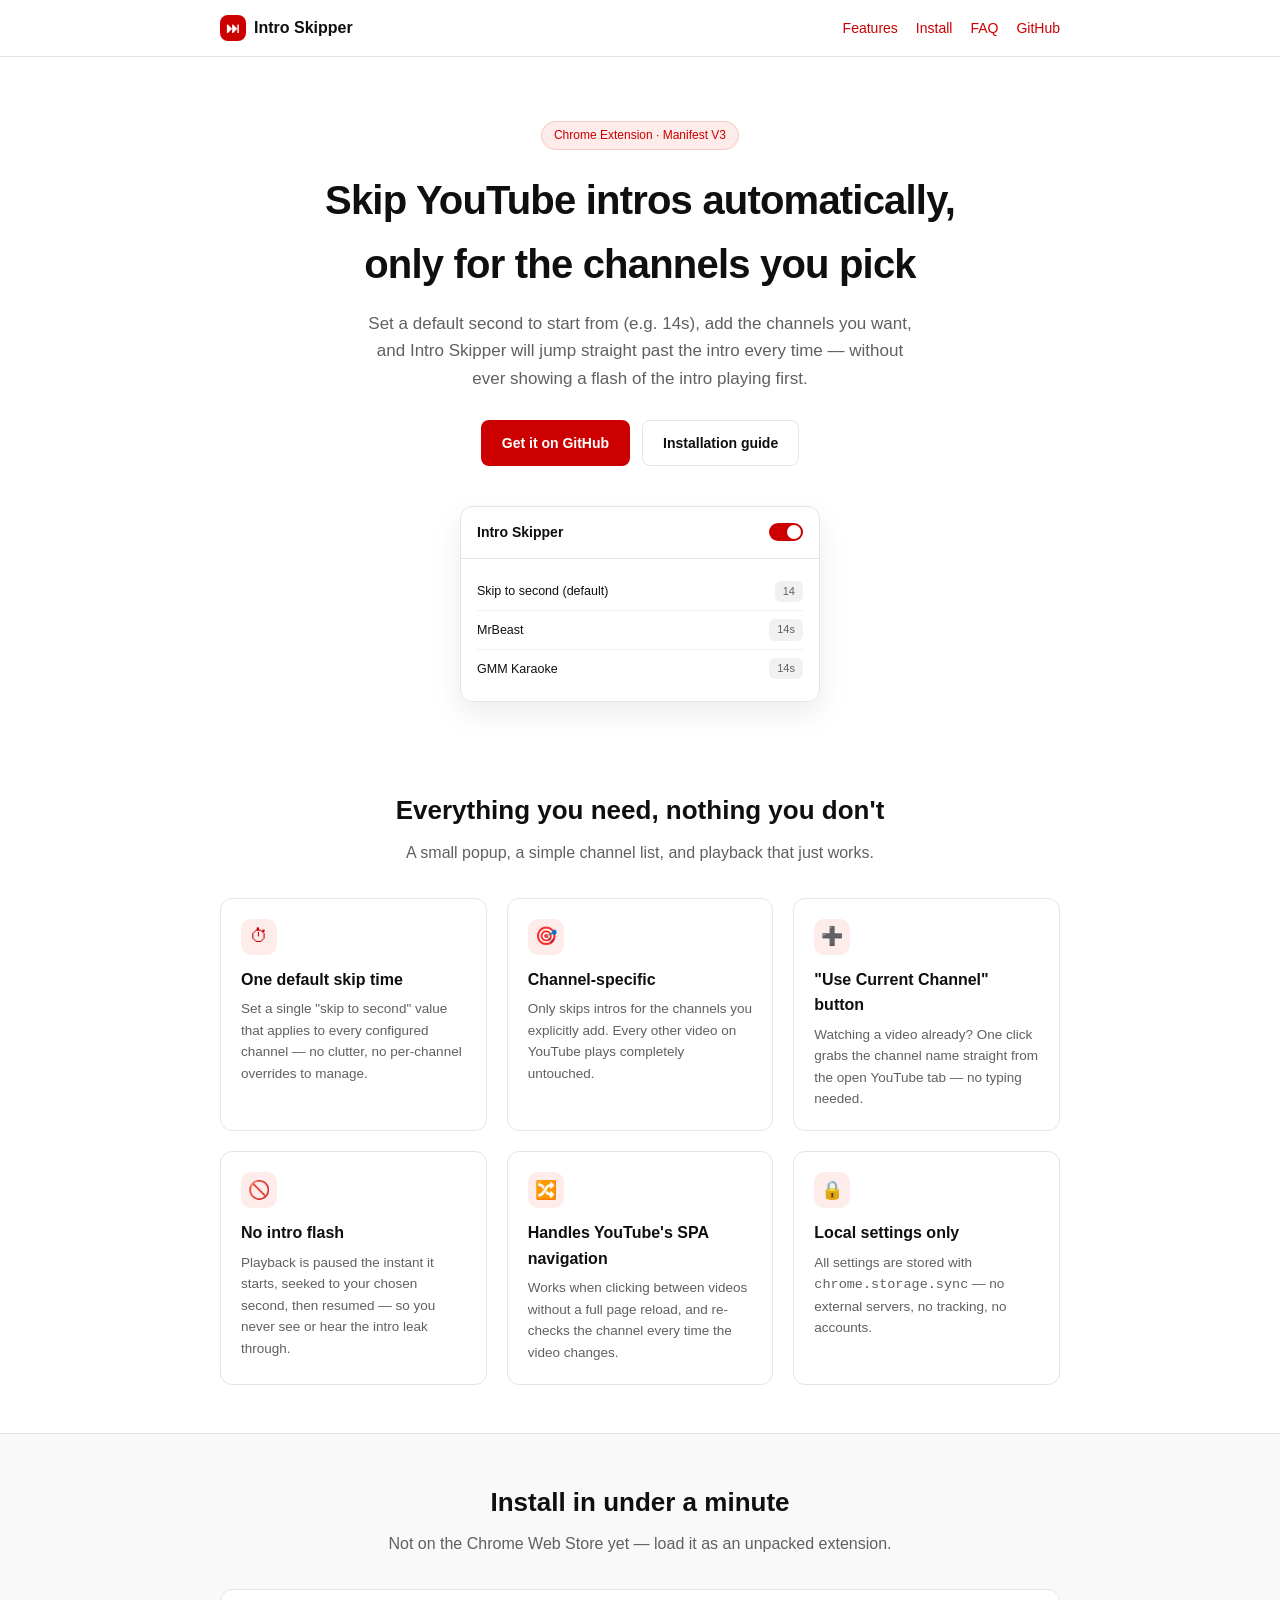
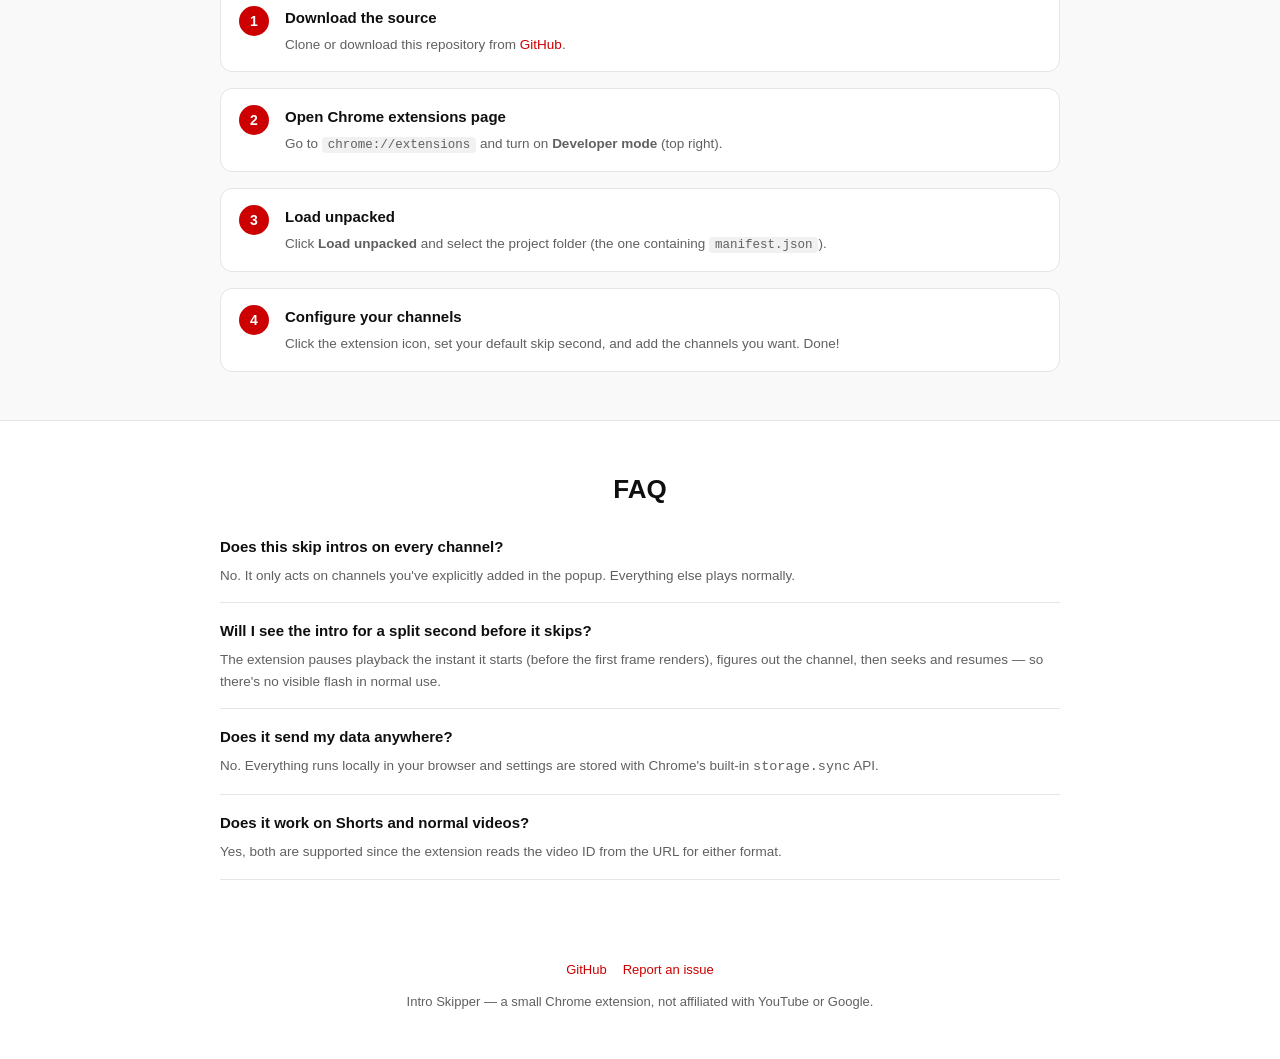
==== docs/index.html @ 45ccd62f "first commit" ====
<!DOCTYPE html>
<html lang="en">
<head>
  <meta charset="UTF-8" />
  <meta name="viewport" content="width=device-width, initial-scale=1.0" />
  <title>Intro Skipper — Auto-skip YouTube intros for specific channels</title>
  <meta name="description" content="A Chrome extension that automatically skips the intro of YouTube videos for the channels you choose, starting playback from the second you set." />
  <link rel="stylesheet" href="styles.css" />
</head>
<body>

  <nav class="nav">
    <div class="container">
      <div class="brand">
        <span class="logo">⏭</span>
        Intro Skipper
      </div>
      <div class="links">
        <a href="#features">Features</a>
        <a href="#install">Install</a>
        <a href="#faq">FAQ</a>
        <!-- TODO: replace with your actual GitHub repo URL -->
        <a href="https://github.com/your-username/intro-skipper" target="_blank" rel="noopener">GitHub</a>
      </div>
    </div>
  </nav>

  <header class="hero">
    <div class="container">
      <span class="badge">Chrome Extension · Manifest V3</span>
      <h1>Skip YouTube intros automatically,<br />only for the channels you pick</h1>
      <p class="lead">
        Set a default second to start from (e.g. 14s), add the channels you want,
        and Intro Skipper will jump straight past the intro every time — without
        ever showing a flash of the intro playing first.
      </p>
      <div class="cta-row">
        <!-- TODO: replace with your actual GitHub repo URL -->
        <a class="btn btn-primary" href="https://github.com/your-username/intro-skipper" target="_blank" rel="noopener">Get it on GitHub</a>
        <a class="btn btn-secondary" href="#install">Installation guide</a>
      </div>

      <div class="preview">
        <div class="preview-header">
          <strong>Intro Skipper</strong>
          <span class="switch"></span>
        </div>
        <div class="preview-body">
          <div class="row">
            <span>Skip to second (default)</span>
            <span class="chip">14</span>
          </div>
          <div class="row">
            <span>MrBeast</span>
            <span class="chip">14s</span>
          </div>
          <div class="row">
            <span>GMM Karaoke</span>
            <span class="chip">14s</span>
          </div>
        </div>
      </div>
    </div>
  </header>

  <section id="features">
    <div class="container">
      <h2 class="section-title">Everything you need, nothing you don't</h2>
      <p class="section-sub">A small popup, a simple channel list, and playback that just works.</p>

      <div class="feature-grid">
        <div class="feature-card">
          <div class="icon">⏱</div>
          <h3>One default skip time</h3>
          <p>Set a single "skip to second" value that applies to every configured channel — no clutter, no per-channel overrides to manage.</p>
        </div>
        <div class="feature-card">
          <div class="icon">🎯</div>
          <h3>Channel-specific</h3>
          <p>Only skips intros for the channels you explicitly add. Every other video on YouTube plays completely untouched.</p>
        </div>
        <div class="feature-card">
          <div class="icon">➕</div>
          <h3>"Use Current Channel" button</h3>
          <p>Watching a video already? One click grabs the channel name straight from the open YouTube tab — no typing needed.</p>
        </div>
        <div class="feature-card">
          <div class="icon">🚫</div>
          <h3>No intro flash</h3>
          <p>Playback is paused the instant it starts, seeked to your chosen second, then resumed — so you never see or hear the intro leak through.</p>
        </div>
        <div class="feature-card">
          <div class="icon">🔀</div>
          <h3>Handles YouTube's SPA navigation</h3>
          <p>Works when clicking between videos without a full page reload, and re-checks the channel every time the video changes.</p>
        </div>
        <div class="feature-card">
          <div class="icon">🔒</div>
          <h3>Local settings only</h3>
          <p>All settings are stored with <code>chrome.storage.sync</code> — no external servers, no tracking, no accounts.</p>
        </div>
      </div>
    </div>
  </section>

  <section class="alt" id="install">
    <div class="container">
      <h2 class="section-title">Install in under a minute</h2>
      <p class="section-sub">Not on the Chrome Web Store yet — load it as an unpacked extension.</p>

      <div class="steps">
        <div class="step">
          <div class="num">1</div>
          <div>
            <h4>Download the source</h4>
            <!-- TODO: replace with your actual GitHub repo URL -->
            <p>Clone or download this repository from <a href="https://github.com/your-username/intro-skipper" target="_blank" rel="noopener">GitHub</a>.</p>
          </div>
        </div>
        <div class="step">
          <div class="num">2</div>
          <div>
            <h4>Open Chrome extensions page</h4>
            <p>Go to <code>chrome://extensions</code> and turn on <strong>Developer mode</strong> (top right).</p>
          </div>
        </div>
        <div class="step">
          <div class="num">3</div>
          <div>
            <h4>Load unpacked</h4>
            <p>Click <strong>Load unpacked</strong> and select the project folder (the one containing <code>manifest.json</code>).</p>
          </div>
        </div>
        <div class="step">
          <div class="num">4</div>
          <div>
            <h4>Configure your channels</h4>
            <p>Click the extension icon, set your default skip second, and add the channels you want. Done!</p>
          </div>
        </div>
      </div>
    </div>
  </section>

  <section id="faq">
    <div class="container">
      <h2 class="section-title">FAQ</h2>

      <div class="faq-item">
        <h4>Does this skip intros on every channel?</h4>
        <p>No. It only acts on channels you've explicitly added in the popup. Everything else plays normally.</p>
      </div>
      <div class="faq-item">
        <h4>Will I see the intro for a split second before it skips?</h4>
        <p>The extension pauses playback the instant it starts (before the first frame renders), figures out the channel, then seeks and resumes — so there's no visible flash in normal use.</p>
      </div>
      <div class="faq-item">
        <h4>Does it send my data anywhere?</h4>
        <p>No. Everything runs locally in your browser and settings are stored with Chrome's built-in <code>storage.sync</code> API.</p>
      </div>
      <div class="faq-item">
        <h4>Does it work on Shorts and normal videos?</h4>
        <p>Yes, both are supported since the extension reads the video ID from the URL for either format.</p>
      </div>
    </div>
  </section>

  <footer>
    <div class="container">
      <div class="foot-links">
        <!-- TODO: replace with your actual GitHub repo URL -->
        <a href="https://github.com/your-username/intro-skipper" target="_blank" rel="noopener">GitHub</a>
        <a href="https://github.com/your-username/intro-skipper/issues" target="_blank" rel="noopener">Report an issue</a>
      </div>
      <div>Intro Skipper — a small Chrome extension, not affiliated with YouTube or Google.</div>
    </div>
  </footer>

</body>
</html>
---- docs/styles.css ----
:root {
  --red: #cc0000;
  --red-dark: #a80000;
  --ink: #0f0f0f;
  --muted: #606060;
  --bg: #ffffff;
  --bg-soft: #f9f9f9;
  --border: #e5e5e5;
  --radius: 12px;
}

* {
  box-sizing: border-box;
}

body {
  margin: 0;
  font-family: -apple-system, "Segoe UI", Roboto, Arial, sans-serif;
  color: var(--ink);
  background: var(--bg);
  line-height: 1.6;
}

a {
  color: var(--red);
  text-decoration: none;
}

a:hover {
  text-decoration: underline;
}

.container {
  max-width: 880px;
  margin: 0 auto;
  padding: 0 20px;
}

/* ---- Nav ---- */
.nav {
  border-bottom: 1px solid var(--border);
  position: sticky;
  top: 0;
  background: rgba(255, 255, 255, 0.9);
  backdrop-filter: blur(6px);
  z-index: 10;
}

.nav .container {
  display: flex;
  align-items: center;
  justify-content: space-between;
  height: 56px;
}

.nav .brand {
  display: flex;
  align-items: center;
  gap: 8px;
  font-weight: 700;
  font-size: 16px;
  color: var(--ink);
}

.nav .brand .logo {
  width: 26px;
  height: 26px;
  border-radius: 8px;
  background: var(--red);
  display: inline-flex;
  align-items: center;
  justify-content: center;
  color: white;
  font-size: 14px;
}

.nav .links {
  display: flex;
  gap: 18px;
  font-size: 14px;
}

/* ---- Hero ---- */
.hero {
  padding: 64px 0 40px;
  text-align: center;
}

.hero .badge {
  display: inline-block;
  font-size: 12px;
  color: var(--red);
  background: #fdecea;
  border: 1px solid #f6c8c2;
  border-radius: 999px;
  padding: 4px 12px;
  margin-bottom: 18px;
}

.hero h1 {
  font-size: 40px;
  margin: 0 0 14px;
  letter-spacing: -0.02em;
}

.hero p.lead {
  font-size: 17px;
  color: var(--muted);
  max-width: 560px;
  margin: 0 auto 28px;
}

.cta-row {
  display: flex;
  gap: 12px;
  justify-content: center;
  flex-wrap: wrap;
}

.btn {
  display: inline-flex;
  align-items: center;
  gap: 8px;
  padding: 11px 20px;
  border-radius: 8px;
  font-size: 14px;
  font-weight: 600;
  border: 1px solid transparent;
}

.btn-primary {
  background: var(--red);
  color: white;
}

.btn-primary:hover {
  background: var(--red-dark);
  text-decoration: none;
}

.btn-secondary {
  background: white;
  color: var(--ink);
  border-color: var(--border);
}

.btn-secondary:hover {
  background: var(--bg-soft);
  text-decoration: none;
}

/* ---- Mock preview ---- */
.preview {
  margin: 40px auto 0;
  max-width: 360px;
  border: 1px solid var(--border);
  border-radius: var(--radius);
  box-shadow: 0 12px 30px rgba(0, 0, 0, 0.08);
  overflow: hidden;
  text-align: left;
}

.preview .preview-header {
  display: flex;
  align-items: center;
  justify-content: space-between;
  padding: 14px 16px;
  border-bottom: 1px solid var(--border);
}

.preview .preview-header strong {
  font-size: 14px;
}

.preview .switch {
  width: 34px;
  height: 18px;
  border-radius: 20px;
  background: var(--red);
  position: relative;
}

.preview .switch::after {
  content: "";
  position: absolute;
  right: 2px;
  top: 2px;
  width: 14px;
  height: 14px;
  border-radius: 50%;
  background: white;
}

.preview .preview-body {
  padding: 14px 16px;
  font-size: 12.5px;
}

.preview .row {
  display: flex;
  align-items: center;
  justify-content: space-between;
  padding: 8px 0;
  border-bottom: 1px solid #f0f0f0;
}

.preview .row:last-child {
  border-bottom: none;
}

.preview .chip {
  background: #f1f1f1;
  border-radius: 6px;
  padding: 2px 8px;
  font-size: 11px;
  color: var(--muted);
}

/* ---- Sections ---- */
section {
  padding: 48px 0;
}

section.alt {
  background: var(--bg-soft);
  border-top: 1px solid var(--border);
  border-bottom: 1px solid var(--border);
}

h2.section-title {
  font-size: 26px;
  margin: 0 0 8px;
  text-align: center;
}

p.section-sub {
  text-align: center;
  color: var(--muted);
  max-width: 560px;
  margin: 0 auto 32px;
}

.feature-grid {
  display: grid;
  grid-template-columns: repeat(auto-fit, minmax(220px, 1fr));
  gap: 20px;
}

.feature-card {
  border: 1px solid var(--border);
  border-radius: var(--radius);
  padding: 20px;
  background: white;
}

.feature-card .icon {
  width: 36px;
  height: 36px;
  border-radius: 10px;
  background: #fdecea;
  color: var(--red);
  display: flex;
  align-items: center;
  justify-content: center;
  font-size: 18px;
  margin-bottom: 12px;
}

.feature-card h3 {
  font-size: 16px;
  margin: 0 0 6px;
}

.feature-card p {
  font-size: 13.5px;
  color: var(--muted);
  margin: 0;
}

/* ---- Steps ---- */
.steps {
  counter-reset: step;
  display: grid;
  gap: 16px;
}

.step {
  display: flex;
  gap: 16px;
  align-items: flex-start;
  border: 1px solid var(--border);
  border-radius: var(--radius);
  padding: 16px 18px;
  background: white;
}

.step .num {
  flex: none;
  width: 30px;
  height: 30px;
  border-radius: 50%;
  background: var(--red);
  color: white;
  display: flex;
  align-items: center;
  justify-content: center;
  font-weight: 700;
  font-size: 14px;
}

.step h4 {
  margin: 0 0 4px;
  font-size: 15px;
}

.step p {
  margin: 0;
  font-size: 13.5px;
  color: var(--muted);
}

.step code {
  background: #f1f1f1;
  border-radius: 4px;
  padding: 1px 6px;
  font-size: 12.5px;
}

/* ---- FAQ ---- */
.faq-item {
  border-bottom: 1px solid var(--border);
  padding: 16px 0;
}

.faq-item h4 {
  margin: 0 0 6px;
  font-size: 15px;
}

.faq-item p {
  margin: 0;
  color: var(--muted);
  font-size: 13.5px;
}

/* ---- Footer ---- */
footer {
  padding: 32px 0 48px;
  text-align: center;
  color: var(--muted);
  font-size: 13px;
}

footer .foot-links {
  display: flex;
  gap: 16px;
  justify-content: center;
  margin-bottom: 12px;
}

@media (max-width: 600px) {
  .hero h1 {
    font-size: 30px;
  }
}
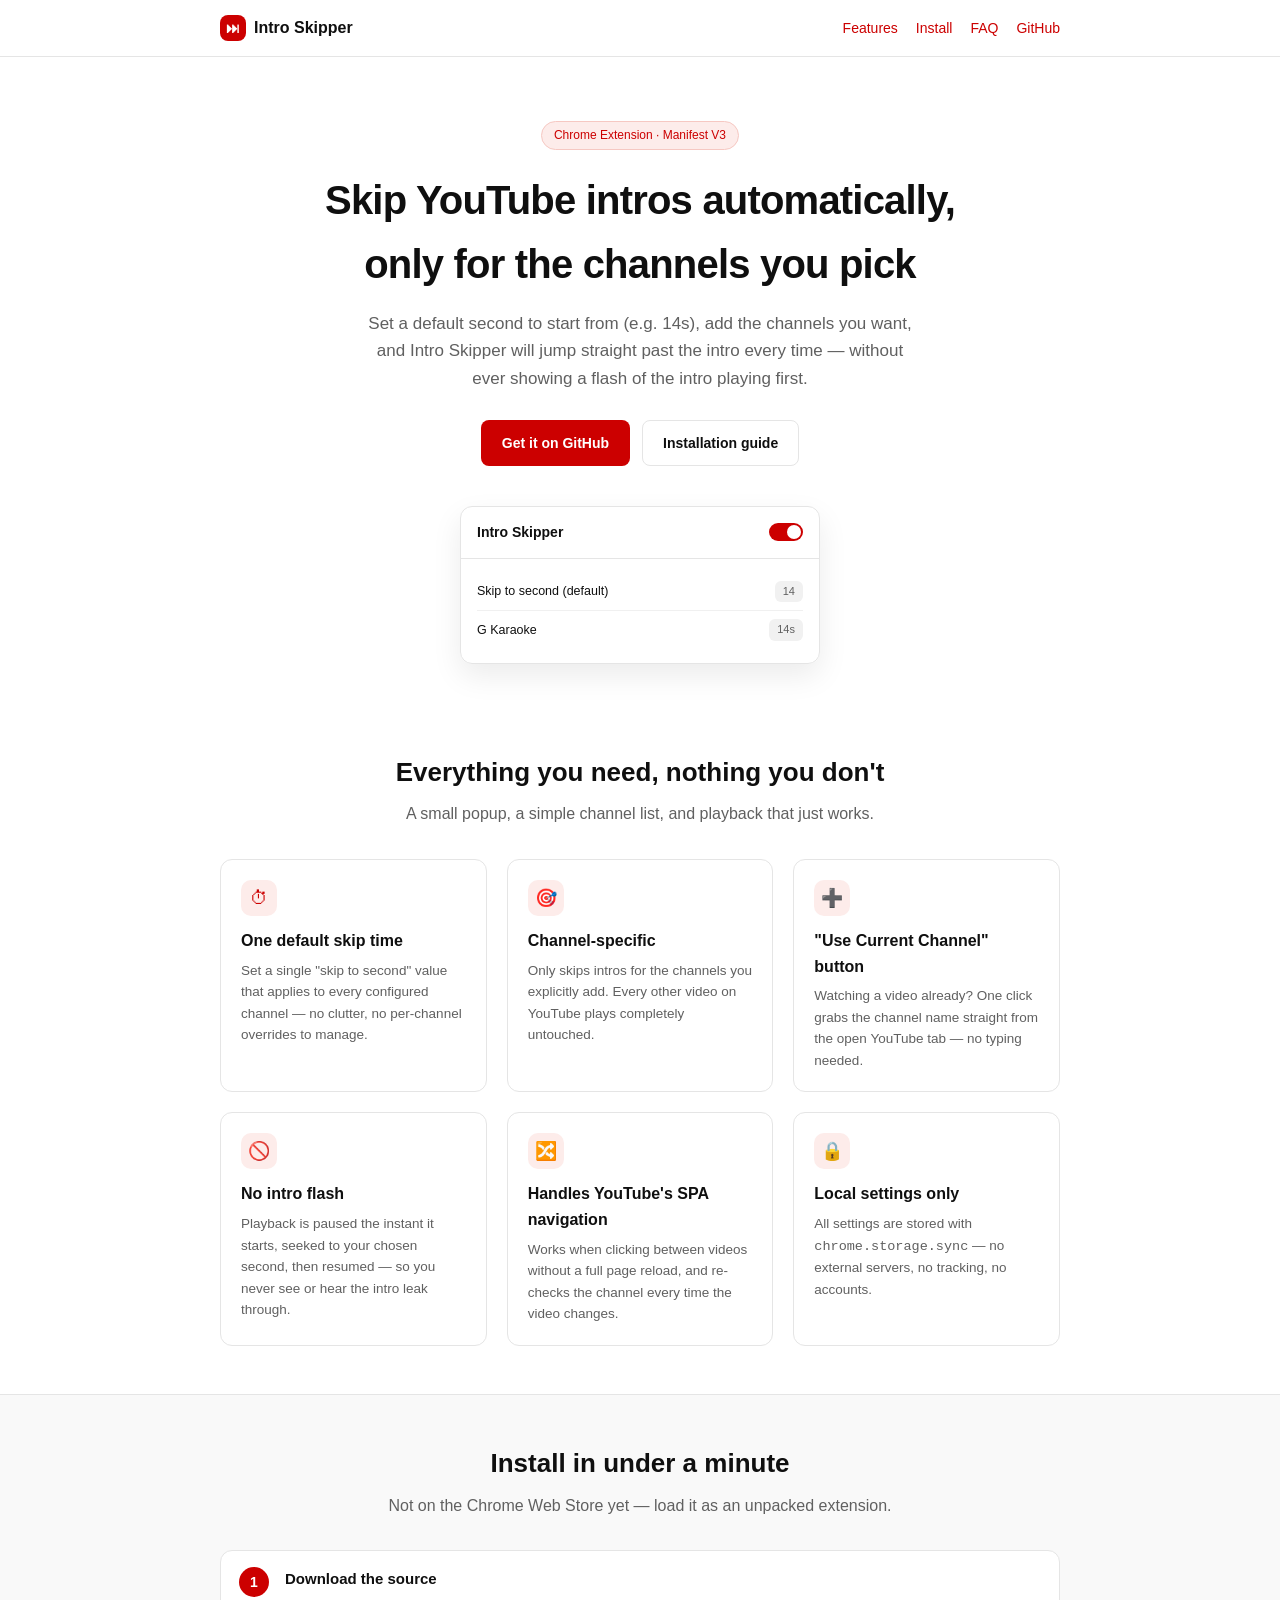
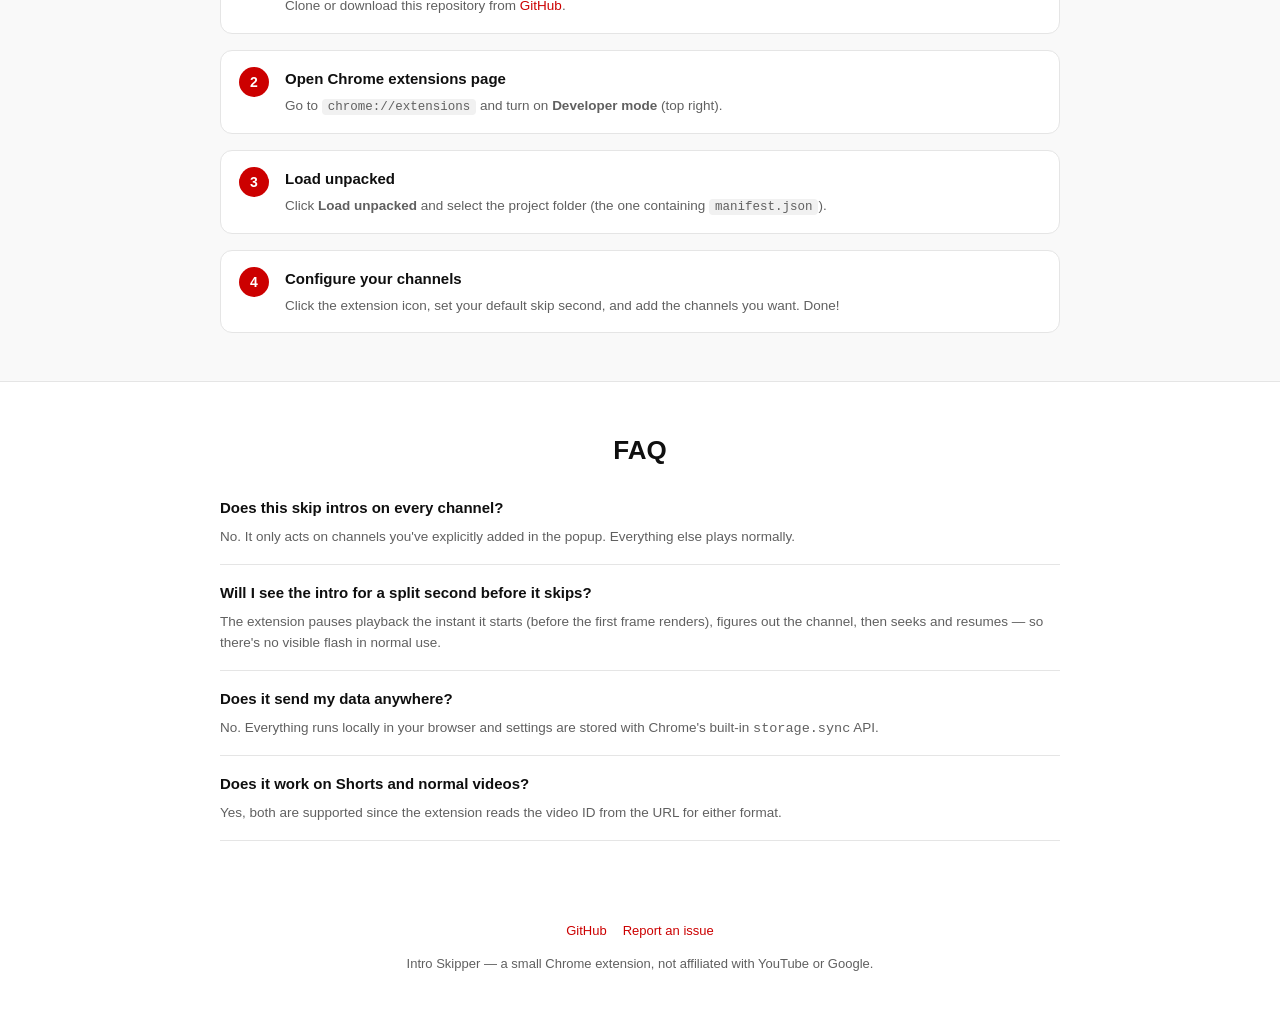
==== commit 33b9a965: "Add icon and update web" ====
--- a/docs/index.html
+++ b/docs/index.html
@@ -51,11 +51,7 @@
             <span class="chip">14</span>
           </div>
           <div class="row">
-            <span>MrBeast</span>
-            <span class="chip">14s</span>
-          </div>
-          <div class="row">
-            <span>GMM Karaoke</span>
+            <span>G Karaoke</span>
             <span class="chip">14s</span>
           </div>
         </div>
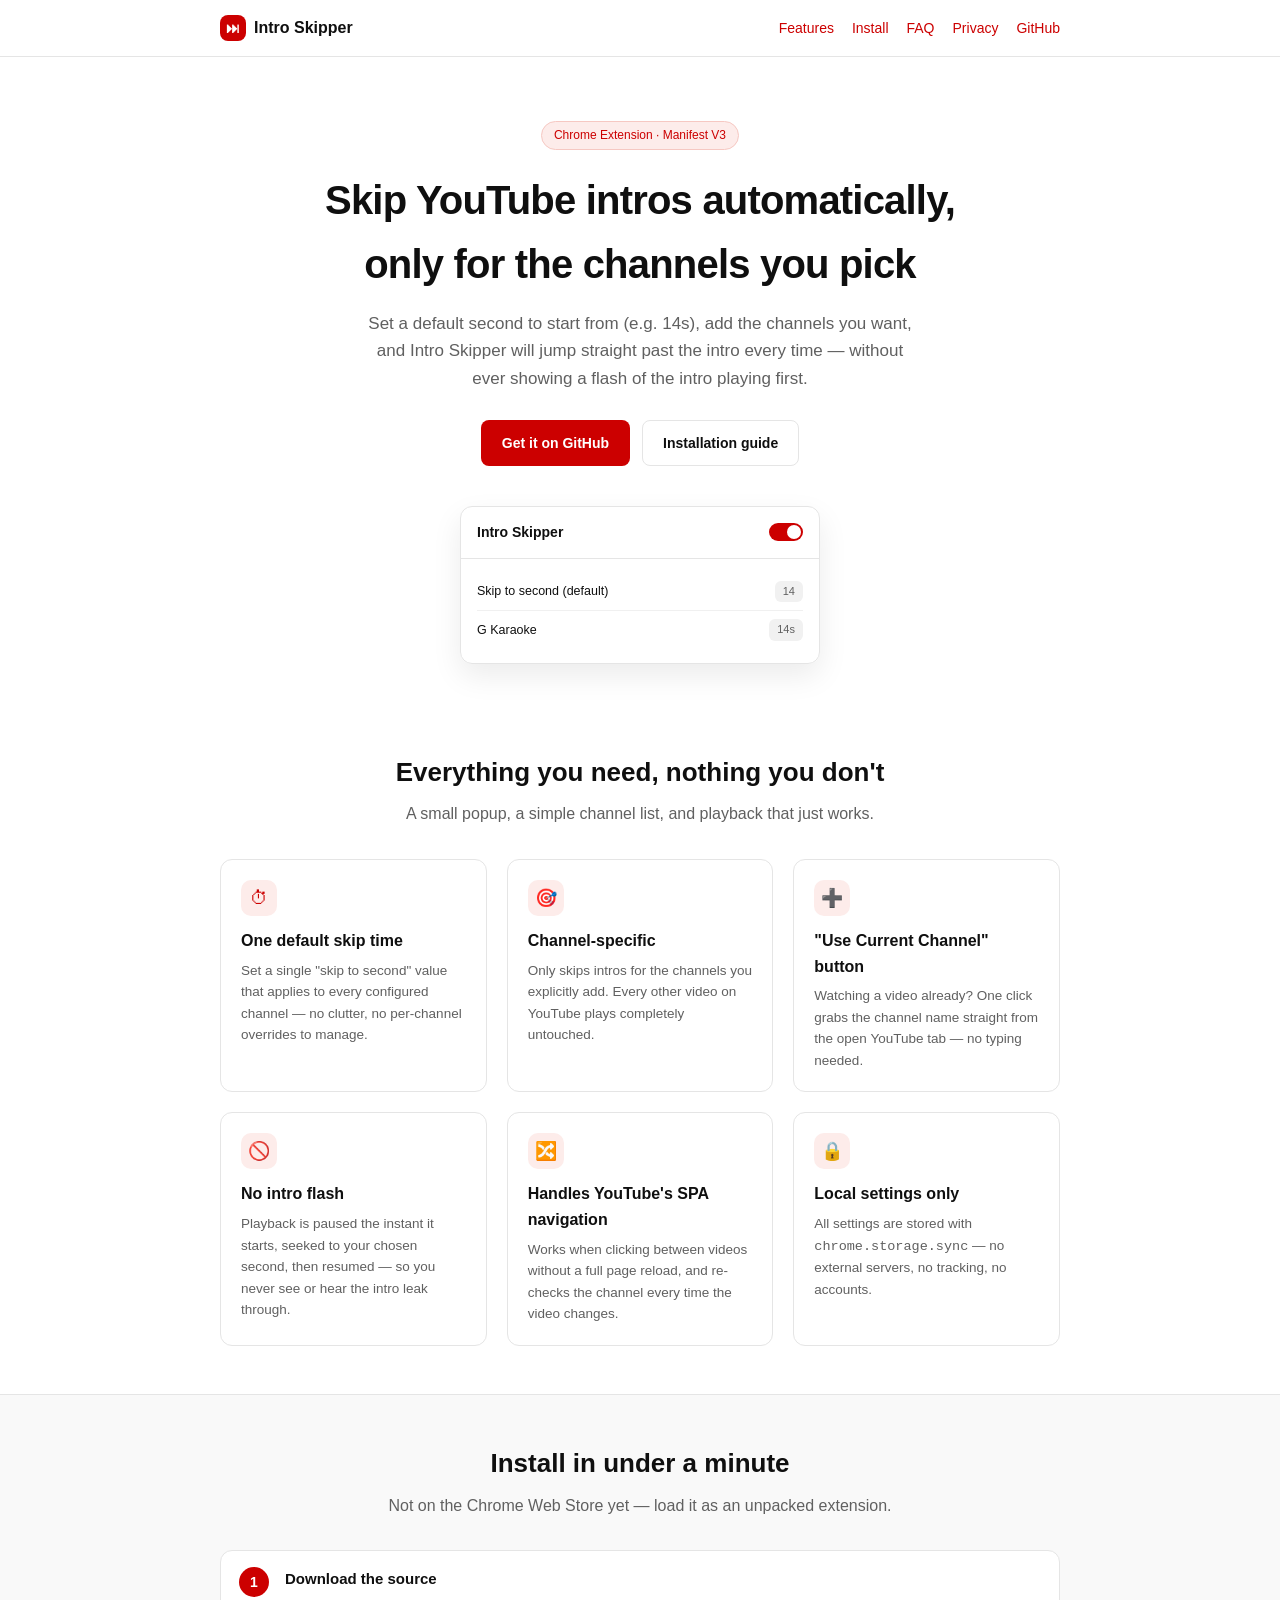
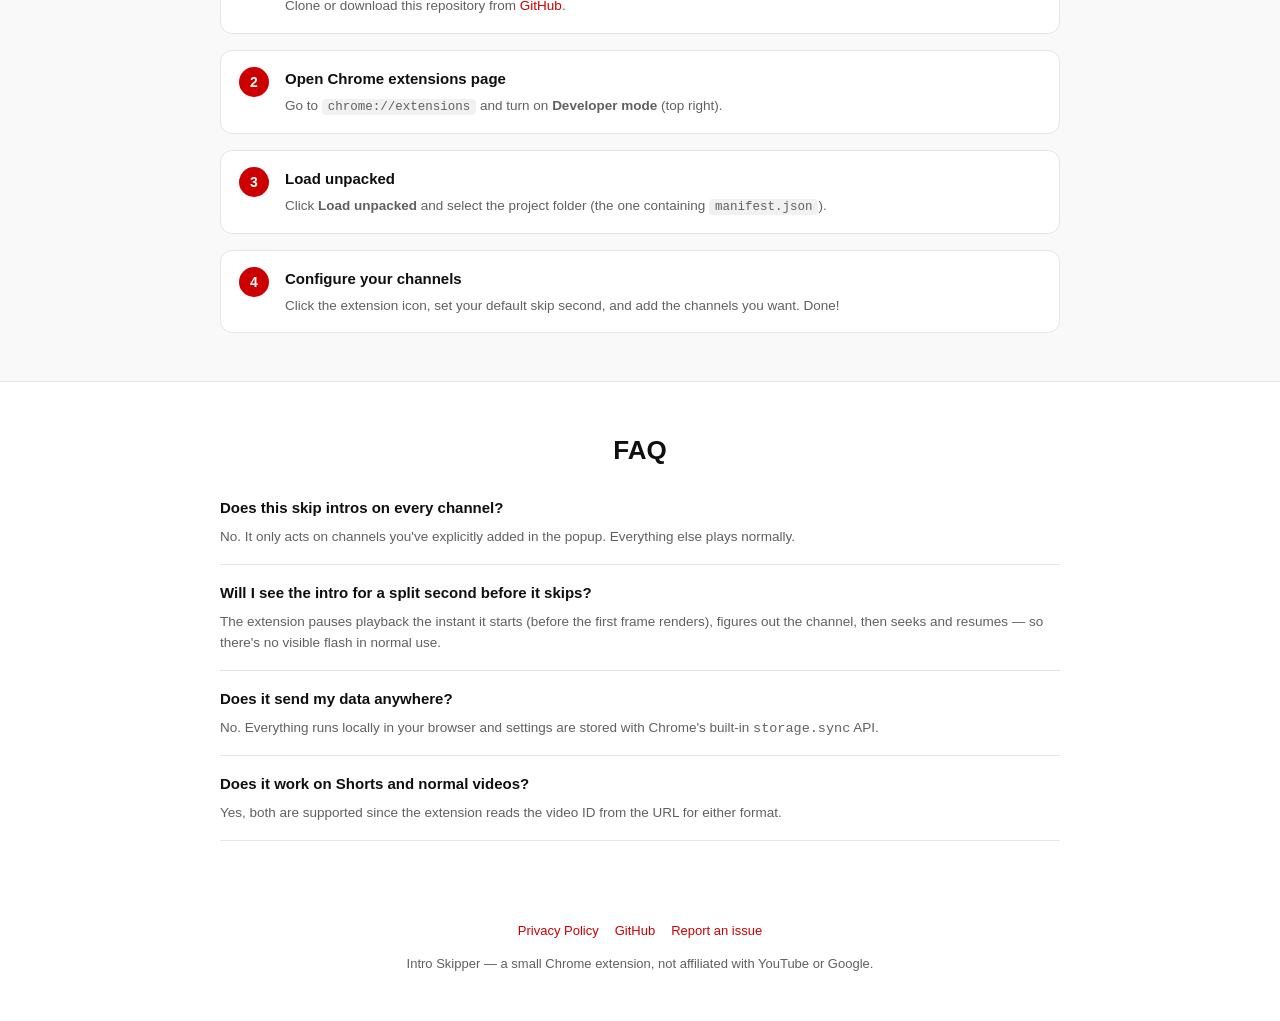
==== commit a9d7a76a: "Add privacy page" ====
--- a/docs/index.html
+++ b/docs/index.html
@@ -19,6 +19,7 @@
         <a href="#features">Features</a>
         <a href="#install">Install</a>
         <a href="#faq">FAQ</a>
+        <a href="privacy.html">Privacy</a>
         <!-- TODO: replace with your actual GitHub repo URL -->
         <a href="https://github.com/your-username/intro-skipper" target="_blank" rel="noopener">GitHub</a>
       </div>
@@ -164,9 +165,10 @@
   <footer>
     <div class="container">
       <div class="foot-links">
+        <a href="privacy.html">Privacy Policy</a>
         <!-- TODO: replace with your actual GitHub repo URL -->
-        <a href="https://github.com/your-username/intro-skipper" target="_blank" rel="noopener">GitHub</a>
-        <a href="https://github.com/your-username/intro-skipper/issues" target="_blank" rel="noopener">Report an issue</a>
+        <a href="https://github.com/teampat/intro-skipper" target="_blank" rel="noopener">GitHub</a>
+        <a href="https://github.com/teampat/intro-skipper/issues" target="_blank" rel="noopener">Report an issue</a>
       </div>
       <div>Intro Skipper — a small Chrome extension, not affiliated with YouTube or Google.</div>
     </div>
--- a/docs/styles.css
+++ b/docs/styles.css
@@ -363,3 +363,44 @@
     font-size: 30px;
   }
 }
+
+/* ---- Legal / prose pages ---- */
+.legal {
+  max-width: 720px;
+  padding-top: 8px;
+  padding-bottom: 16px;
+}
+
+.legal h2 {
+  font-size: 20px;
+  margin: 32px 0 10px;
+}
+
+.legal h2:first-of-type {
+  margin-top: 8px;
+}
+
+.legal p {
+  color: var(--muted);
+  font-size: 14.5px;
+  margin: 0 0 14px;
+}
+
+.legal ul {
+  margin: 0 0 14px;
+  padding-left: 20px;
+  color: var(--muted);
+  font-size: 14.5px;
+}
+
+.legal li {
+  margin-bottom: 6px;
+}
+
+.legal code {
+  background: #f1f1f1;
+  border-radius: 4px;
+  padding: 1px 6px;
+  font-size: 13px;
+  color: var(--ink);
+}
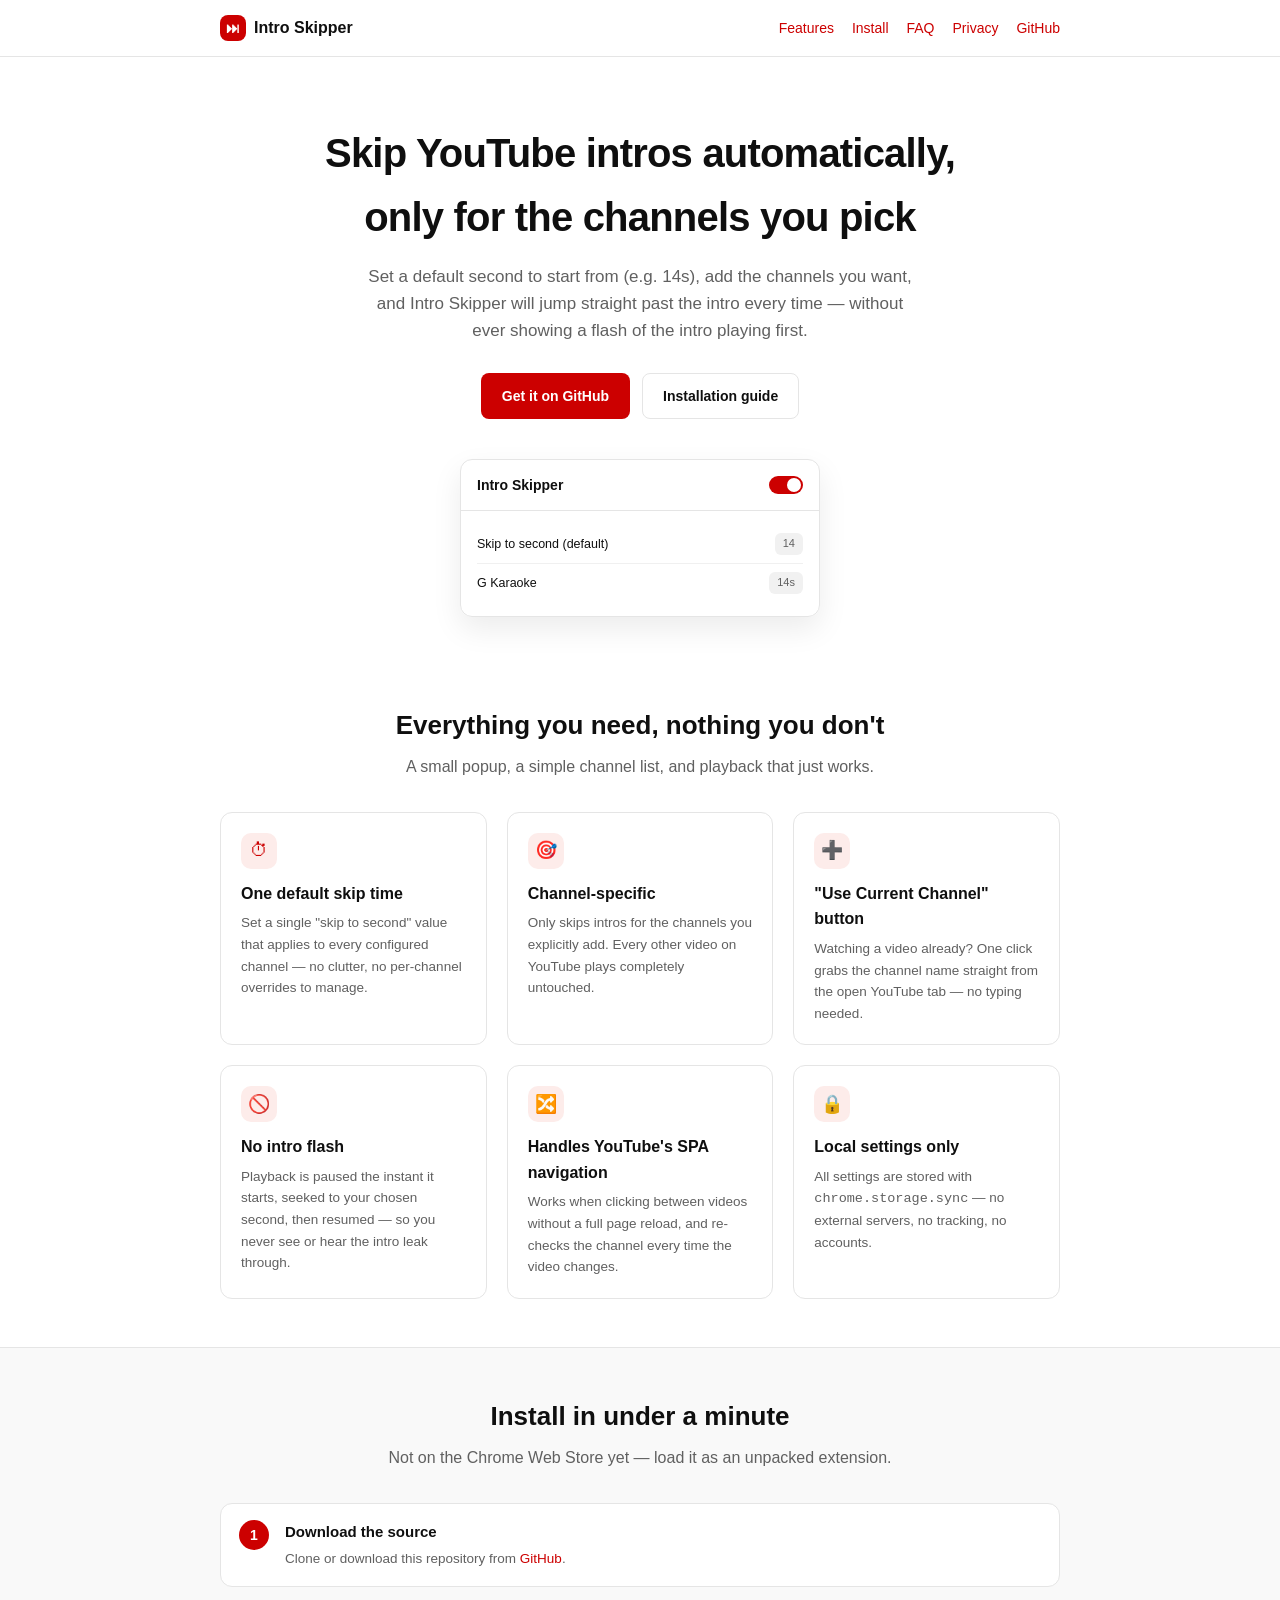
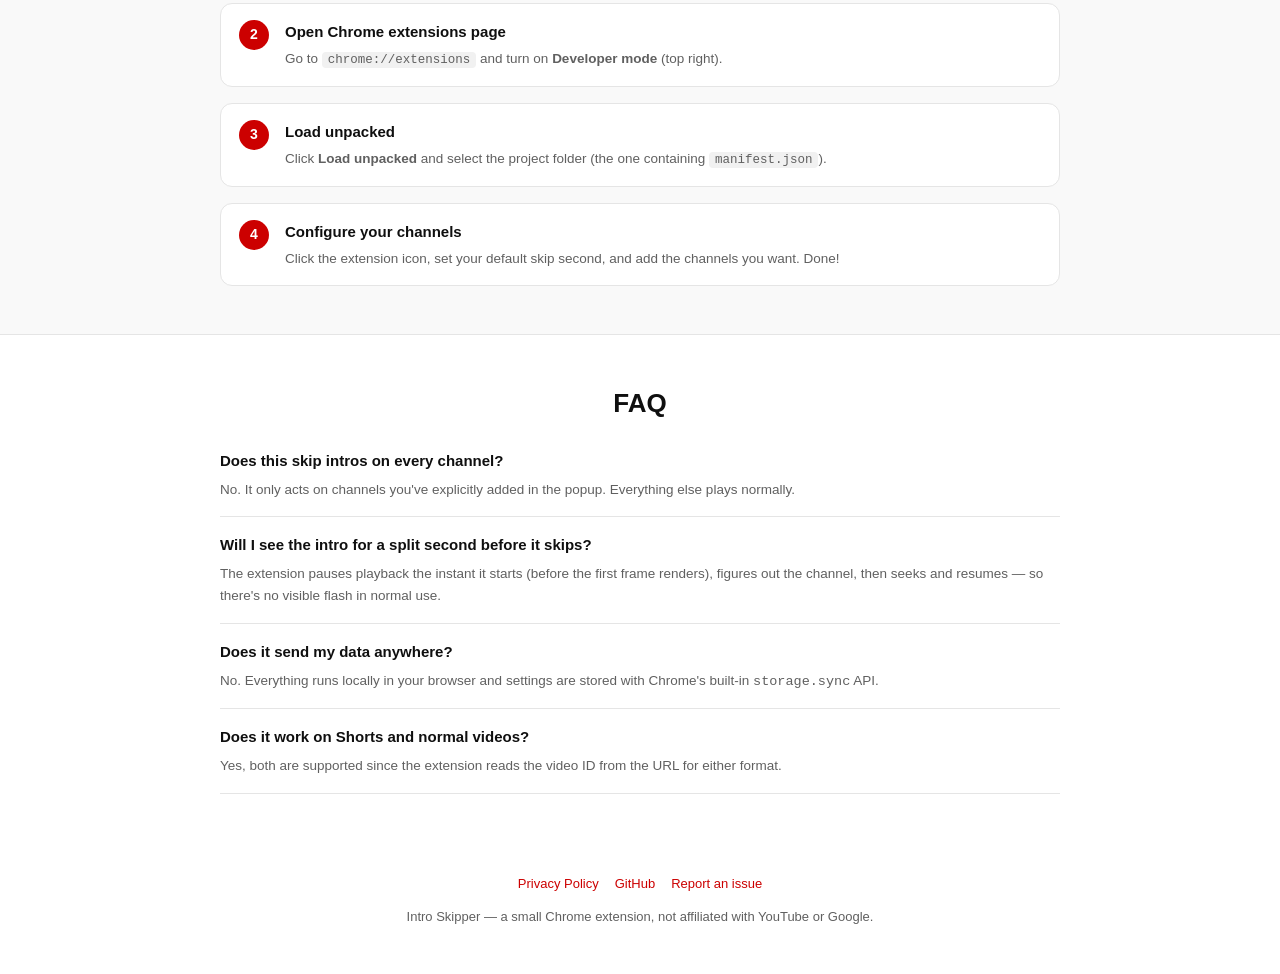
==== commit 74b13c92: "Update docs" ====
--- a/docs/index.html
+++ b/docs/index.html
@@ -28,7 +28,6 @@
 
   <header class="hero">
     <div class="container">
-      <span class="badge">Chrome Extension · Manifest V3</span>
       <h1>Skip YouTube intros automatically,<br />only for the channels you pick</h1>
       <p class="lead">
         Set a default second to start from (e.g. 14s), add the channels you want,
